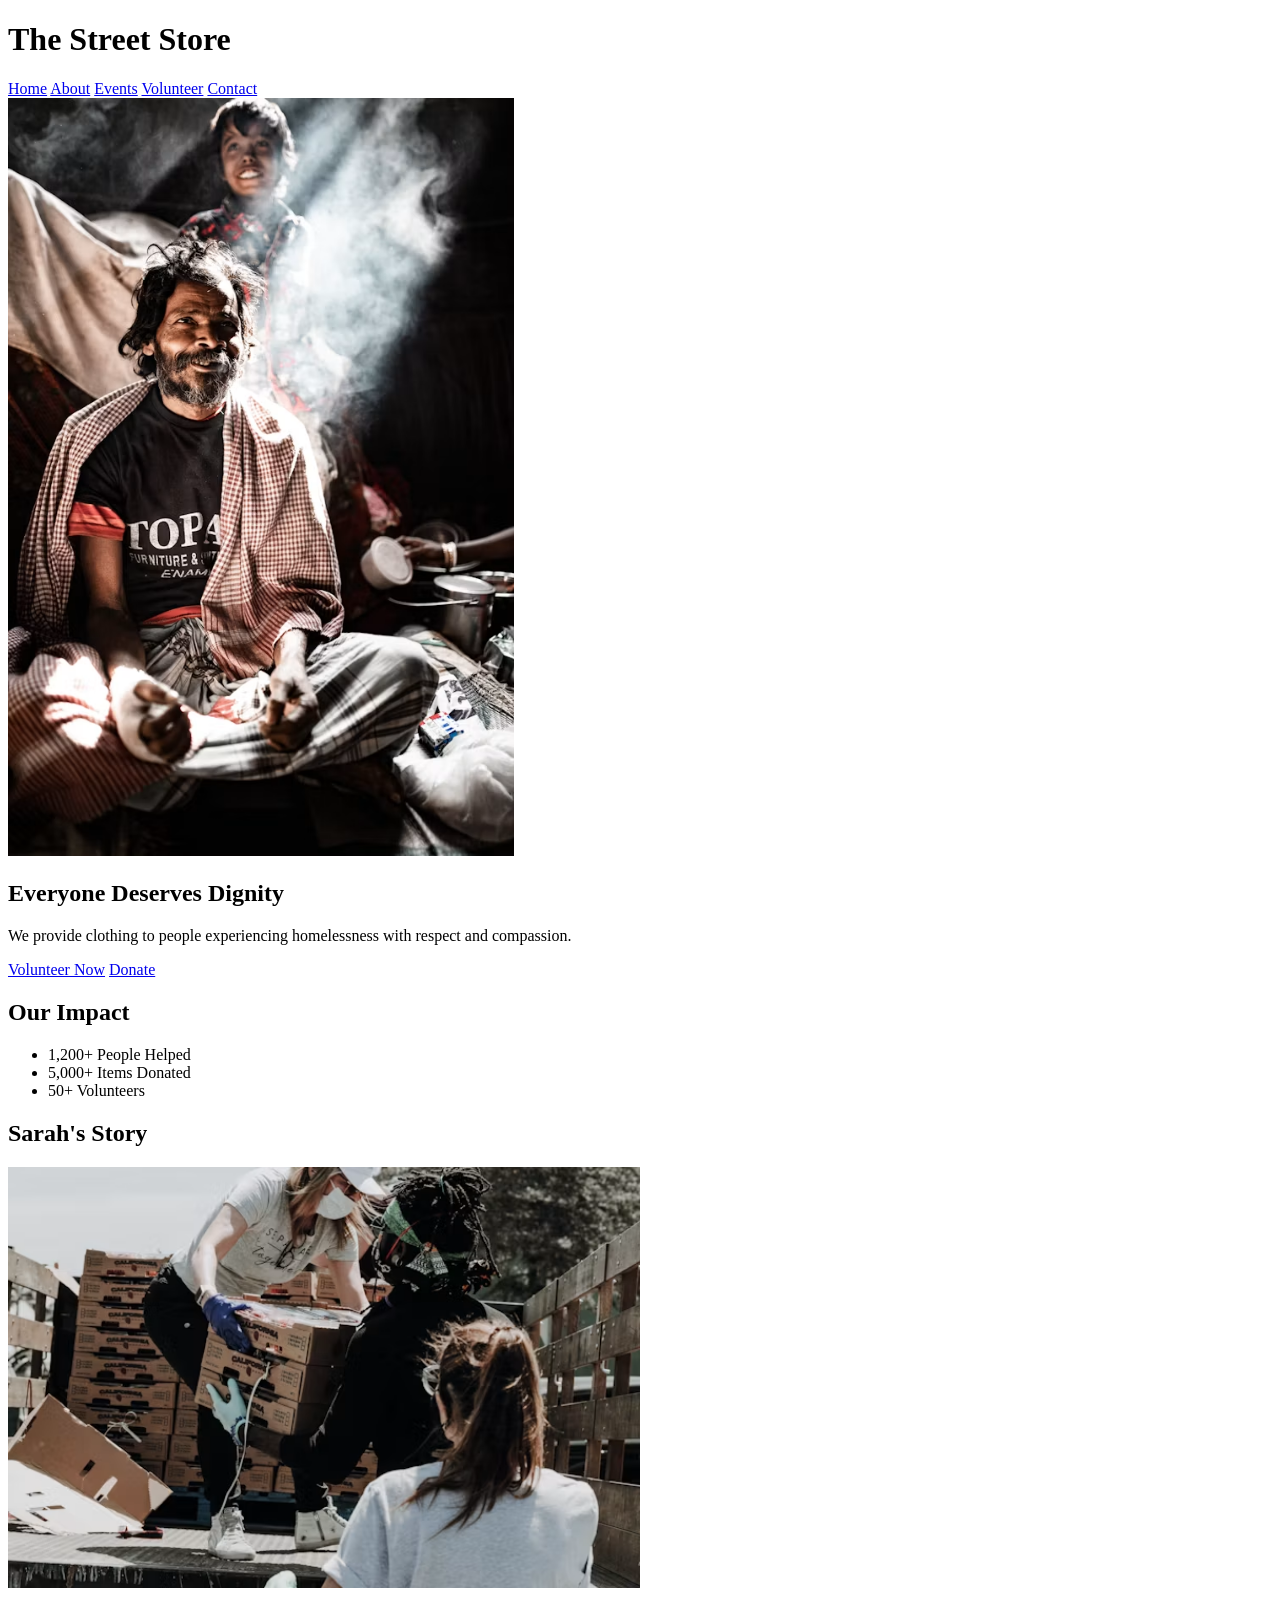
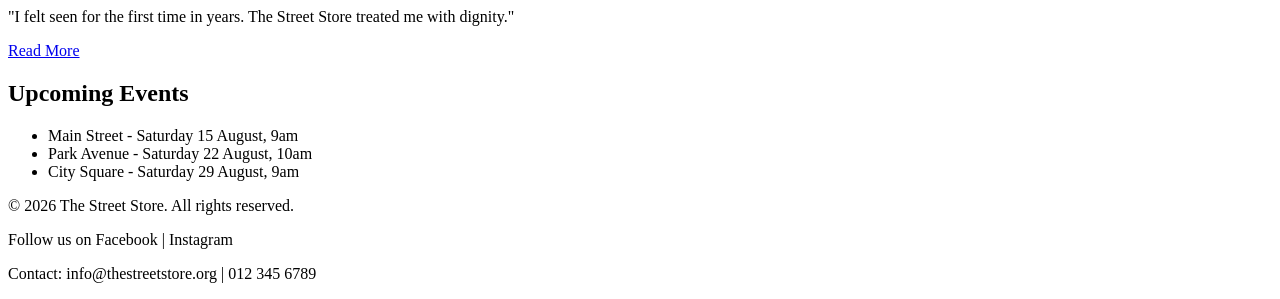
==== the street store/index.html @ 60e5f22a "initial commit" ====
<!DOCTYPE html>
<html lang="en">
<head>
    <meta charset="UTF-8">
    <meta name="viewport" content="width=device-width, initial-scale=1.0">
    <title>The Street Store - Home</title>
</head>
<body>
    <header>
         <h1>The Street Store</h1>
        <nav>
            <a href="index.html">Home</a>
            <a href="about us.html">About</a>
            <a href="services.html">Events</a>
            <a href="enquiry.html">Volunteer</a>
            <a href="contact.html">Contact</a>
    </header>
    <main>
        <section>
            <img src="hero.jpg" alt="Person smiling in new clothes" width="40%">
            <h1>Everyone Deserves Dignity</h1>
            <p>We provide clothing to people experiencing homelessness with respect and compassion.</p>
            <a href="enquiry.html">Volunteer Now</a>
            <a href="contact.html">Donate</a>
        </section>

        <section>
             <h2>Our Impact</h2>
            <ul>
                <li>1,200+ People Helped</li>
                <li>5,000+ Items Donated</li>
                <li>50+ Volunteers</li>
            </ul>
        </section>

         <section>
            <h2>Sarah's Story</h2>
            <img src="story.jpg" alt="Sarah wearing her new clothes" width="50%">
            <p>"I felt seen for the first time in years. The Street Store treated me with dignity."</p>
            <a href="about us.html">Read More</a>
        </section>

         <section>
            <h2>Upcoming Events</h2>
            <ul>
                <li> Main Street - Saturday 15 August, 9am</li>
                <li> Park Avenue - Saturday 22 August, 10am</li>
                <li> City Square - Saturday 29 August, 9am</li>
            </ul>
        </section>

    </main>
    <footer>
        <p>&copy; 2026 The Street Store. All rights reserved.</p>
        <p>Follow us on Facebook | Instagram</p>
        <p>Contact: info@thestreetstore.org | 012 345 6789</p>
    </footer>

    
</body>
</html>
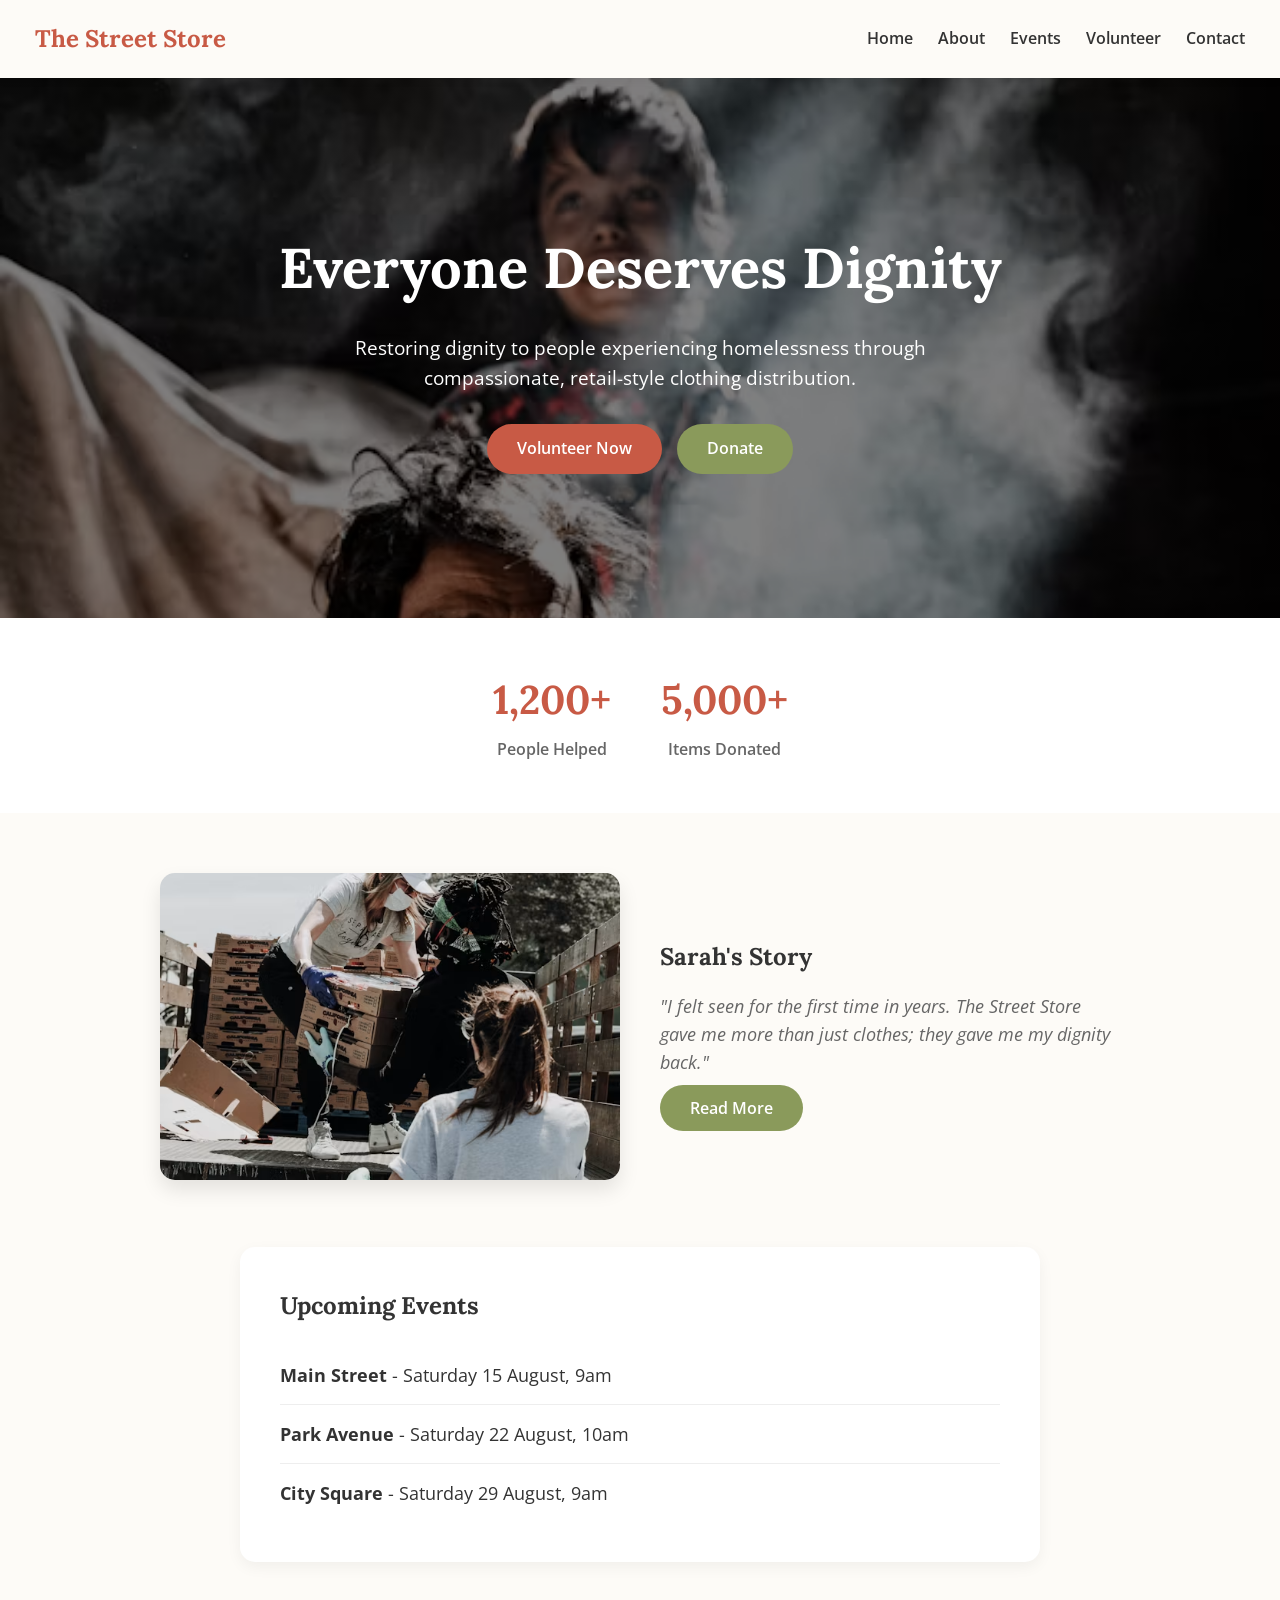
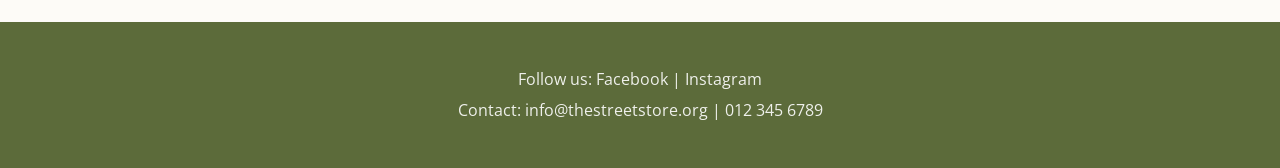
==== commit 4bb8a8d6: "Added README and final CSS files" ====
--- a/the street store/index.html
+++ b/the street store/index.html
@@ -3,59 +3,70 @@
 <head>
     <meta charset="UTF-8">
     <meta name="viewport" content="width=device-width, initial-scale=1.0">
-    <title>The Street Store - Home</title>
+    <title>The Street Store | Everyone Deserves Dignity</title>
+    <link rel="stylesheet" href="styles.css">
+
 </head>
 <body>
-    <header>
-         <h1>The Street Store</h1>
-        <nav>
-            <a href="index.html">Home</a>
-            <a href="about us.html">About</a>
-            <a href="services.html">Events</a>
-            <a href="enquiry.html">Volunteer</a>
-            <a href="contact.html">Contact</a>
+    
+    <nav>
+
+        <div class="logo">The Street Store</div>
+        <ul>
+            <li><a href="index.html">Home</a></li>
+            <li><a href="about us.html">About</a></li>
+            <li><a href="services.html">Events</a></li>
+            <li><a href="enquiry.html">Volunteer</a></li>
+            <li><a href="contact.html">Contact</a></li>
+        </ul>
+    </nav>
+
+    <header class="hero">
+        <div class="hero-content">
+            <h1>Everyone Deserves Dignity</h1>
+            <p>Restoring dignity to people experiencing homelessness through compassionate, retail-style clothing distribution.</p>
+            <div class="hero-buttons">
+                <a href="enquiry.html" class="btn btn-primary">Volunteer Now</a>
+                <a href="contact.html" class="btn btn-secondary">Donate</a>
+            </div>
+        </div>
     </header>
-    <main>
-        <section>
-            <img src="hero.jpg" alt="Person smiling in new clothes" width="40%">
-            <h1>Everyone Deserves Dignity</h1>
-            <p>We provide clothing to people experiencing homelessness with respect and compassion.</p>
-            <a href="enquiry.html">Volunteer Now</a>
-            <a href="contact.html">Donate</a>
-        </section>
 
-        <section>
-             <h2>Our Impact</h2>
-            <ul>
-                <li>1,200+ People Helped</li>
-                <li>5,000+ Items Donated</li>
-                <li>50+ Volunteers</li>
-            </ul>
-        </section>
+    <section class="stats">
+        <div class="stat-item">
+            <h3>1,200+</h3>
+            <p>People Helped</p>
+        </div>
+        <div class="stat-item">
+            <h3>5,000+</h3>
+            <p>Items Donated</p>
+        </div>
+    </section>
 
-         <section>
+ <section class="story">
+        <div class="story-image">
+            <img src="story.jpg" alt="Sarah smiling wearing her new clothes">
+        </div>
+        <div class="story-text">
             <h2>Sarah's Story</h2>
-            <img src="story.jpg" alt="Sarah wearing her new clothes" width="50%">
-            <p>"I felt seen for the first time in years. The Street Store treated me with dignity."</p>
-            <a href="about us.html">Read More</a>
-        </section>
+            <p>"I felt seen for the first time in years. The Street Store gave me more than just clothes; they gave me my dignity back."</p>
+            <a href="about us.html" class="btn btn-secondary">Read More</a>
+        </div>
+    </section>
 
-         <section>
-            <h2>Upcoming Events</h2>
-            <ul>
-                <li> Main Street - Saturday 15 August, 9am</li>
-                <li> Park Avenue - Saturday 22 August, 10am</li>
-                <li> City Square - Saturday 29 August, 9am</li>
-            </ul>
-        </section>
-
-    </main>
-    <footer>
-        <p>&copy; 2026 The Street Store. All rights reserved.</p>
-        <p>Follow us on Facebook | Instagram</p>
+    <section class="events">
+        <h2>Upcoming Events</h2>
+        <ul>
+            <li><strong>Main Street</strong> - Saturday 15 August, 9am</li>
+            <li><strong>Park Avenue</strong> - Saturday 22 August, 10am</li>
+            <li><strong>City Square</strong> - Saturday 29 August, 9am</li>
+        </ul>
+    </section>
+    
+      <footer>
+        <p>Follow us: Facebook | Instagram</p>
         <p>Contact: info@thestreetstore.org | 012 345 6789</p>
     </footer>
 
-    
 </body>
 </html>
--- a/the street store/styles.css
+++ b/the street store/styles.css
@@ -0,0 +1,247 @@
+@import url('https://fonts.googleapis.com/css2?family=Lora:wght@500;700&family=Open+Sans:wght@400;600&display=swap');
+
+:root {
+    --terracotta: #C85A45;
+    --cream: #FDFBF7;
+    --sage: #8A9A5B;
+    --dark-sage: #5C6B3A;
+    --text-dark: #333333;
+    --text-light: #666666;
+    --font-heading: 'Lora', serif;
+    --font-body: 'Open Sans', sans-serif;
+}
+
+* {
+    margin: 0;
+    padding: 0;
+    box-sizing: border-box;
+}
+
+body {
+    font-family: var(--font-body);
+    line-height: 1.6;
+    background-color: var(--cream);
+    color: var(--text-dark);
+}
+
+h1, h2, h3 {
+    font-family: var(--font-heading);
+    color: var(--text-dark);
+    margin-bottom: 15px;
+}
+
+nav {
+    background-color: var(--cream);
+    padding: 20px 35px;
+    display: flex;
+    justify-content: space-between;
+    align-items: center;
+    box-shadow: 0 2px 10px rgba(0,0,0,0.05);
+    position: sticky;
+    top: 0;
+    z-index: 1000;
+}
+
+.logo {
+    font-family: var(--font-heading);
+    font-size: 1.5rem;
+    font-weight: 700;
+    color: var(--terracotta);
+}
+
+nav ul {
+    list-style: none;
+    display: flex;
+    gap: 25px;
+}
+
+nav a {
+    text-decoration: none;
+    color: var(--text-dark);
+    font-weight: 600;
+    transition: color 0.3s ease;
+}
+
+nav a:hover {
+    color: var(--terracotta);
+}
+
+.hero {
+    background: linear-gradient(rgba(0,0,0,0.5), rgba(0,0,0,0.5)), url('hero.jpg') no-repeat center top/cover;
+    min-height: 60vh;
+    padding: 100px 20px;
+    display: flex;
+    justify-content: center;
+    align-items: center;
+    text-align: center;
+    color: white;
+    padding: 0 20px;
+}
+
+.hero-content h1 {
+    color: white;
+    font-size: 3.5rem;
+    margin-bottom: 20px;
+}
+
+.hero-content p {
+    font-size: 1.2rem;
+    max-width: 600px;
+    margin: 0 auto 30px auto;
+}
+
+.hero-buttons {
+    display: flex;
+    gap: 15px;
+    justify-content: center;
+}
+
+.btn {
+    padding: 12px 30px;
+    border-radius: 50px;
+    text-decoration: none;
+    font-weight: 600;
+    transition: all 0.3s ease;
+}
+
+.btn-primary {
+    background-color: var(--terracotta);
+    color: white;
+}
+
+.btn-primary:hover {
+    background-color: #A04030;
+}
+
+.btn-secondary {
+    background-color: var(--sage);
+    color: white;
+}
+
+.btn-secondary:hover {
+    background-color: var(--dark-sage);
+}
+
+.stats {
+    display: flex;
+    justify-content: center;
+    gap: 50px;
+    padding: 50px 20px;
+    background-color: white;
+    text-align: center;
+}
+
+.stat-item h3 {
+    font-size: 2.5rem;
+    color: var(--terracotta);
+    margin-bottom: 5px;
+}
+
+.stat-item p {
+    font-weight: 600;
+    color: var(--text-light);
+}
+
+.story {
+    display: flex;
+    align-items: center;
+    gap: 40px;
+    max-width: 1000px;
+    margin: 60px auto;
+    padding: 0 20px;
+}
+
+.story-image {
+    flex: 1;
+}
+
+.story-image img {
+    width: 100%;
+    border-radius: 15px;
+    box-shadow: 0 10px 20px rgba(0,0,0,0.1);
+}
+
+.story-text {
+    flex: 1;
+}
+
+.story-text p {
+    font-size: 1.1rem;
+    font-style: italic;
+    color: var(--text-light);
+    margin-bottom: 20px;
+}
+
+.events {
+    max-width: 800px;
+    margin: 0 auto 60px auto;
+    padding: 40px;
+    background-color: white;
+    border-radius: 15px;
+    box-shadow: 0 5px 15px rgba(0,0,0,0.05);
+}
+
+.events ul {
+    list-style: none;
+    margin-top: 20px;
+}
+
+.events li {
+    padding: 15px 0;
+    border-bottom: 1px solid #eee;
+    font-size: 1.1rem;
+}
+
+.events li:last-child {
+    border-bottom: none;
+}
+
+footer {
+    background-color: var(--dark-sage);
+    color: white;
+    text-align: center;
+    padding: 40px 20px;
+}
+
+footer p {
+    margin: 5px 0;
+    opacity: 0.9;
+}
+
+@media (max-width: 768px) {
+    nav {
+        flex-direction: column;
+        padding: 15px;
+        gap: 15px;
+    }
+    
+    nav ul {
+        flex-direction: column;
+        align-items: center;
+        gap: 10px;
+    }
+
+    .hero-content h1 {
+        font-size: 2.2rem;
+    }
+    
+    .hero-buttons {
+        flex-direction: column;
+        gap: 10px;
+    }
+
+    .stats {
+        flex-direction: column;
+        gap: 30px;
+    }
+
+    .story {
+        flex-direction: column;
+        text-align: center;
+    }
+
+    .events {
+        margin: 0 15px 40px 15px;
+        padding: 20px;
+    }
+}
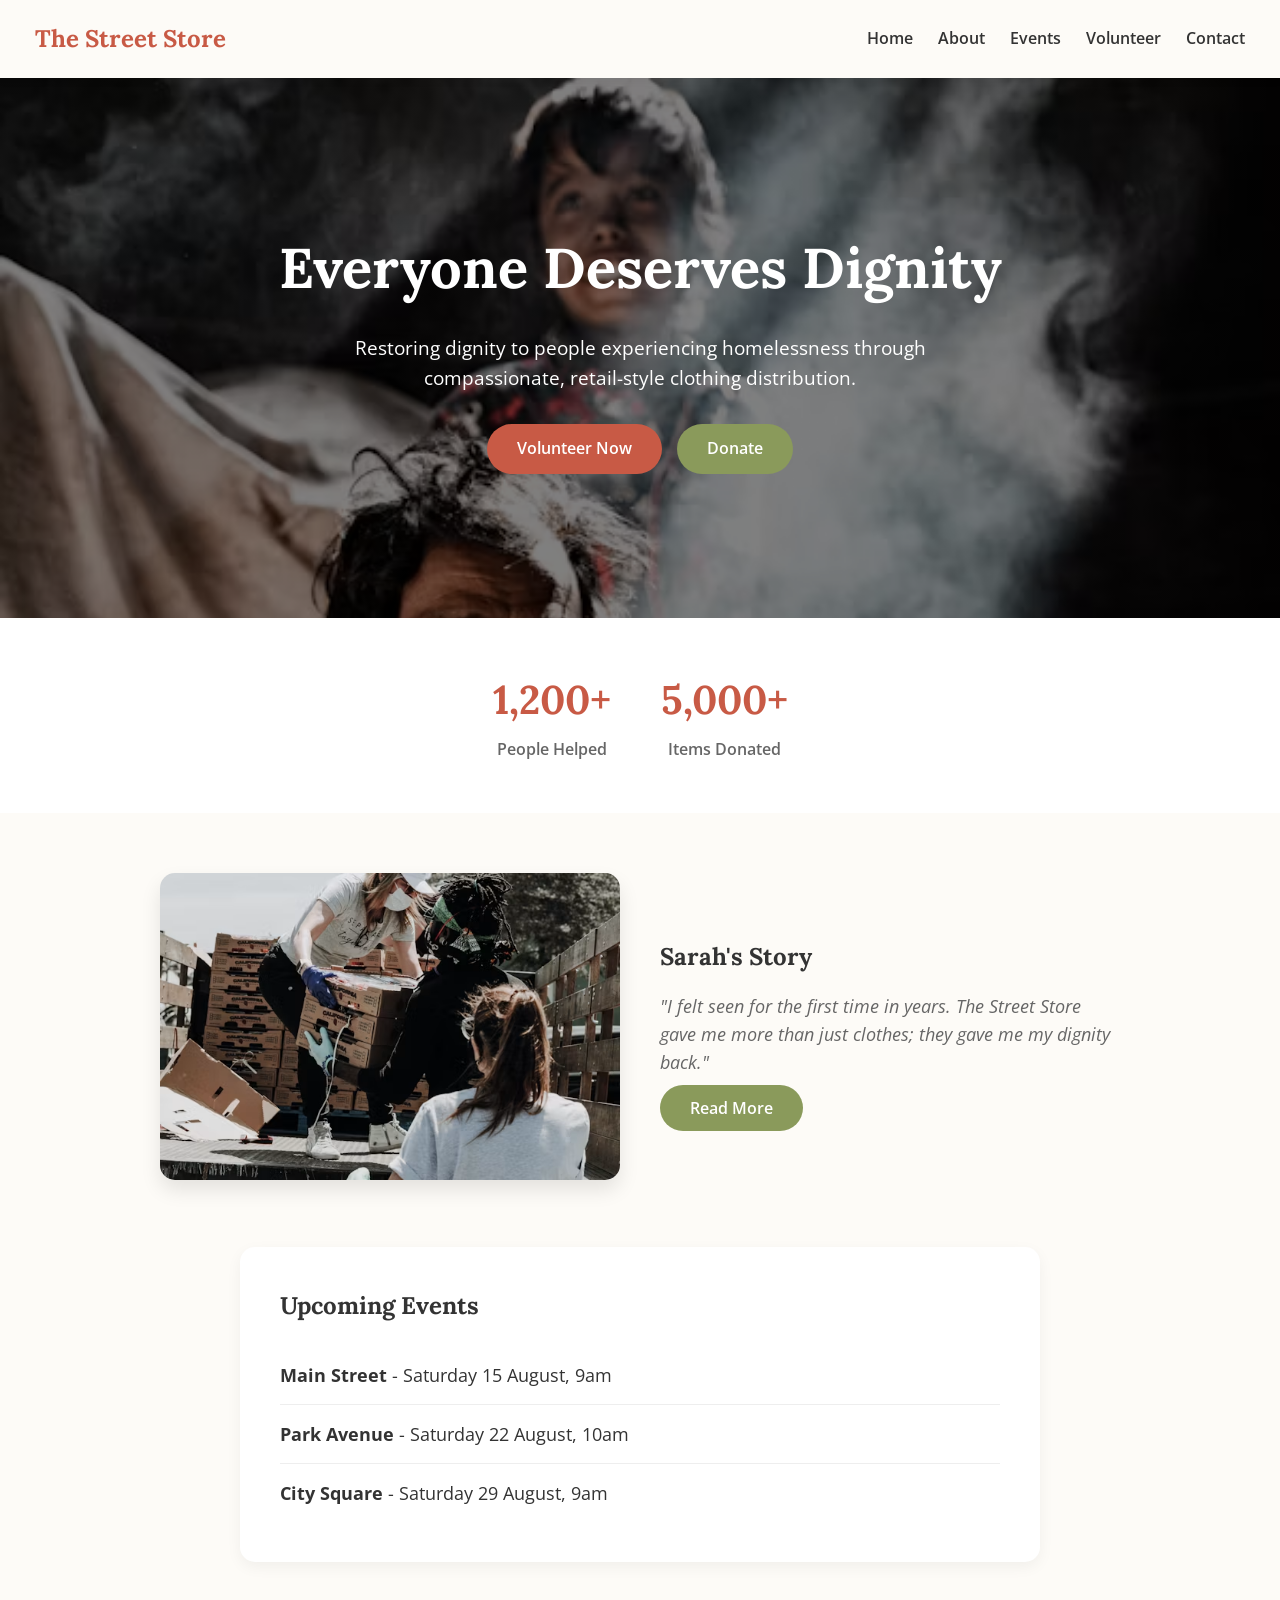
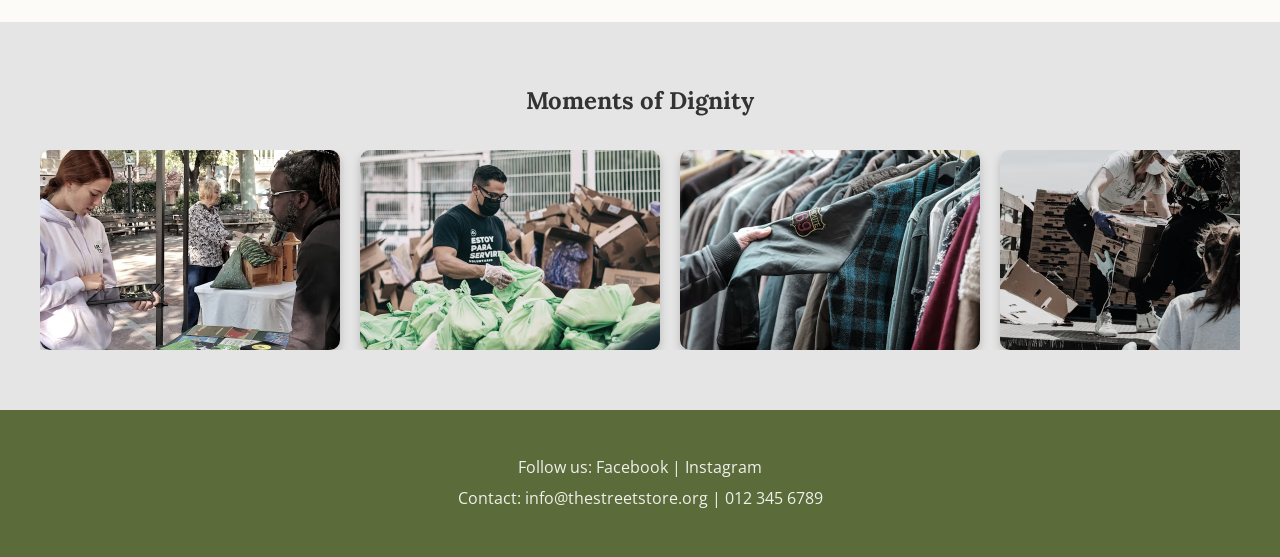
==== commit b587bdf4: "Part 3: Completed JavaScript form validation for voluteer and contract forms" ====
--- a/the street store/index.html
+++ b/the street store/index.html
@@ -4,6 +4,9 @@
     <meta charset="UTF-8">
     <meta name="viewport" content="width=device-width, initial-scale=1.0">
     <title>The Street Store | Everyone Deserves Dignity</title>
+    <meta name="description" content="The Street Store is a non-profit organization in Johannesburg restoring dignity to people experiencing homelessness through compassionate clothing distribution.">
+    <meta name="keywords" content="homeless charity Johannesburg, clothing donations, volunteer Johannesburg, The Street Store, non-profit">
+    <meta name="author" content="Mmoya Masipa">
     <link rel="stylesheet" href="styles.css">
 
 </head>
@@ -12,7 +15,14 @@
     <nav>
 
         <div class="logo">The Street Store</div>
-        <ul>
+
+        <div class="menu-toggle" id="mobile-menu">
+            <span class="bar"></span>
+            <span class="bar"></span>
+            <span class="bar"></span>
+        </div>
+
+        <ul class="nav-links"> 
             <li><a href="index.html">Home</a></li>
             <li><a href="about us.html">About</a></li>
             <li><a href="services.html">Events</a></li>
@@ -62,11 +72,25 @@
             <li><strong>City Square</strong> - Saturday 29 August, 9am</li>
         </ul>
     </section>
+
+<section class="gallery-section">
+    <h2>Moments of Dignity</h2>
+    <div class="gallery-container">
+        <div class="gallery-track">
+            <img src="event.jpg" alt="Volunteers at an event">
+            <img src="helping.jpg" alt="Volunteers helping">
+            <img src="clothing.jpg" alt="Clothing racks">
+            <img src="story.jpg" alt="Sarah's story">
+            <img src="about.jpg" alt="Volunteers at The Street Store">
+        </div>
+    </div>
+</section>
     
       <footer>
         <p>Follow us: Facebook | Instagram</p>
         <p>Contact: info@thestreetstore.org | 012 345 6789</p>
     </footer>
 
+    <script src="../js/script.js"></script>
 </body>
 </html>
--- a/the street store/styles.css
+++ b/the street store/styles.css
@@ -41,6 +41,9 @@
     top: 0;
     z-index: 1000;
 }
+.menu-toggle { 
+    display: none;
+}
 
 .logo {
     font-family: var(--font-heading);
@@ -76,6 +79,7 @@
     text-align: center;
     color: white;
     padding: 0 20px;
+        transition: background-image 1s ease-in-out;
 }
 
 .hero-content h1 {
@@ -209,17 +213,37 @@
 }
 
 @media (max-width: 768px) {
-    nav {
-        flex-direction: column;
-        padding: 15px;
-        gap: 15px;
-    }
-    
-    nav ul {
-        flex-direction: column;
-        align-items: center;
-        gap: 10px;
-    }
+
+   .menu-toggle {
+    display: flex;
+    flex-direction: column;
+    gap: 5px;
+    cursor: pointer;
+    background: transparent;
+    border: none;
+    padding: 8px;
+    z-index: 1001;
+   }
+
+   .bar {
+    width: 25px;
+    height: 3px;
+    background-color: var(--text-dark);
+    transition: 0.3s;
+   }
+
+   nav .nav-links {
+    display: none;
+    width: 100%;
+    flex-direction: column;
+    align-items: center;
+    padding-top: 20px;
+    gap: 15px;
+   }
+
+   nav .nav-links.active {
+    display: flex;
+   }
 
     .hero-content h1 {
         font-size: 2.2rem;
@@ -244,4 +268,47 @@
         margin: 0 15px 40px 15px;
         padding: 20px;
     }
+}
+
+.gallery-section {
+    padding: 60px 20px;
+    background-color: #e5e5e5; 
+    text-align: center;
+    overflow: hidden; 
+}
+
+.gallery-section h2 {
+    margin-bottom: 30px;
+    color: var(--text-dark);
+}
+
+.gallery-container {
+    width: 100%;
+    max-width: 1200px;
+    margin: 0 auto;
+    overflow: hidden;
+    position: relative;
+}
+
+.gallery-track {
+    display: flex;
+    gap: 20px;
+    transition: transform 0.5s ease-in-out;
+    width: max-content;
+}
+
+.gallery-track img {
+    width: 300px; 
+    height: 200px;
+    object-fit: cover;
+    border-radius: 10px;
+    box-shadow: 0 4px 10px rgba(0,0,0,0.2);
+    filter: grayscale(40%); 
+    transition: filter 0.3s ease;
+    cursor: pointer;
+}
+
+.gallery-track img:hover {
+    filter: grayscale(0%); 
+    transform: scale(1.05);
 }
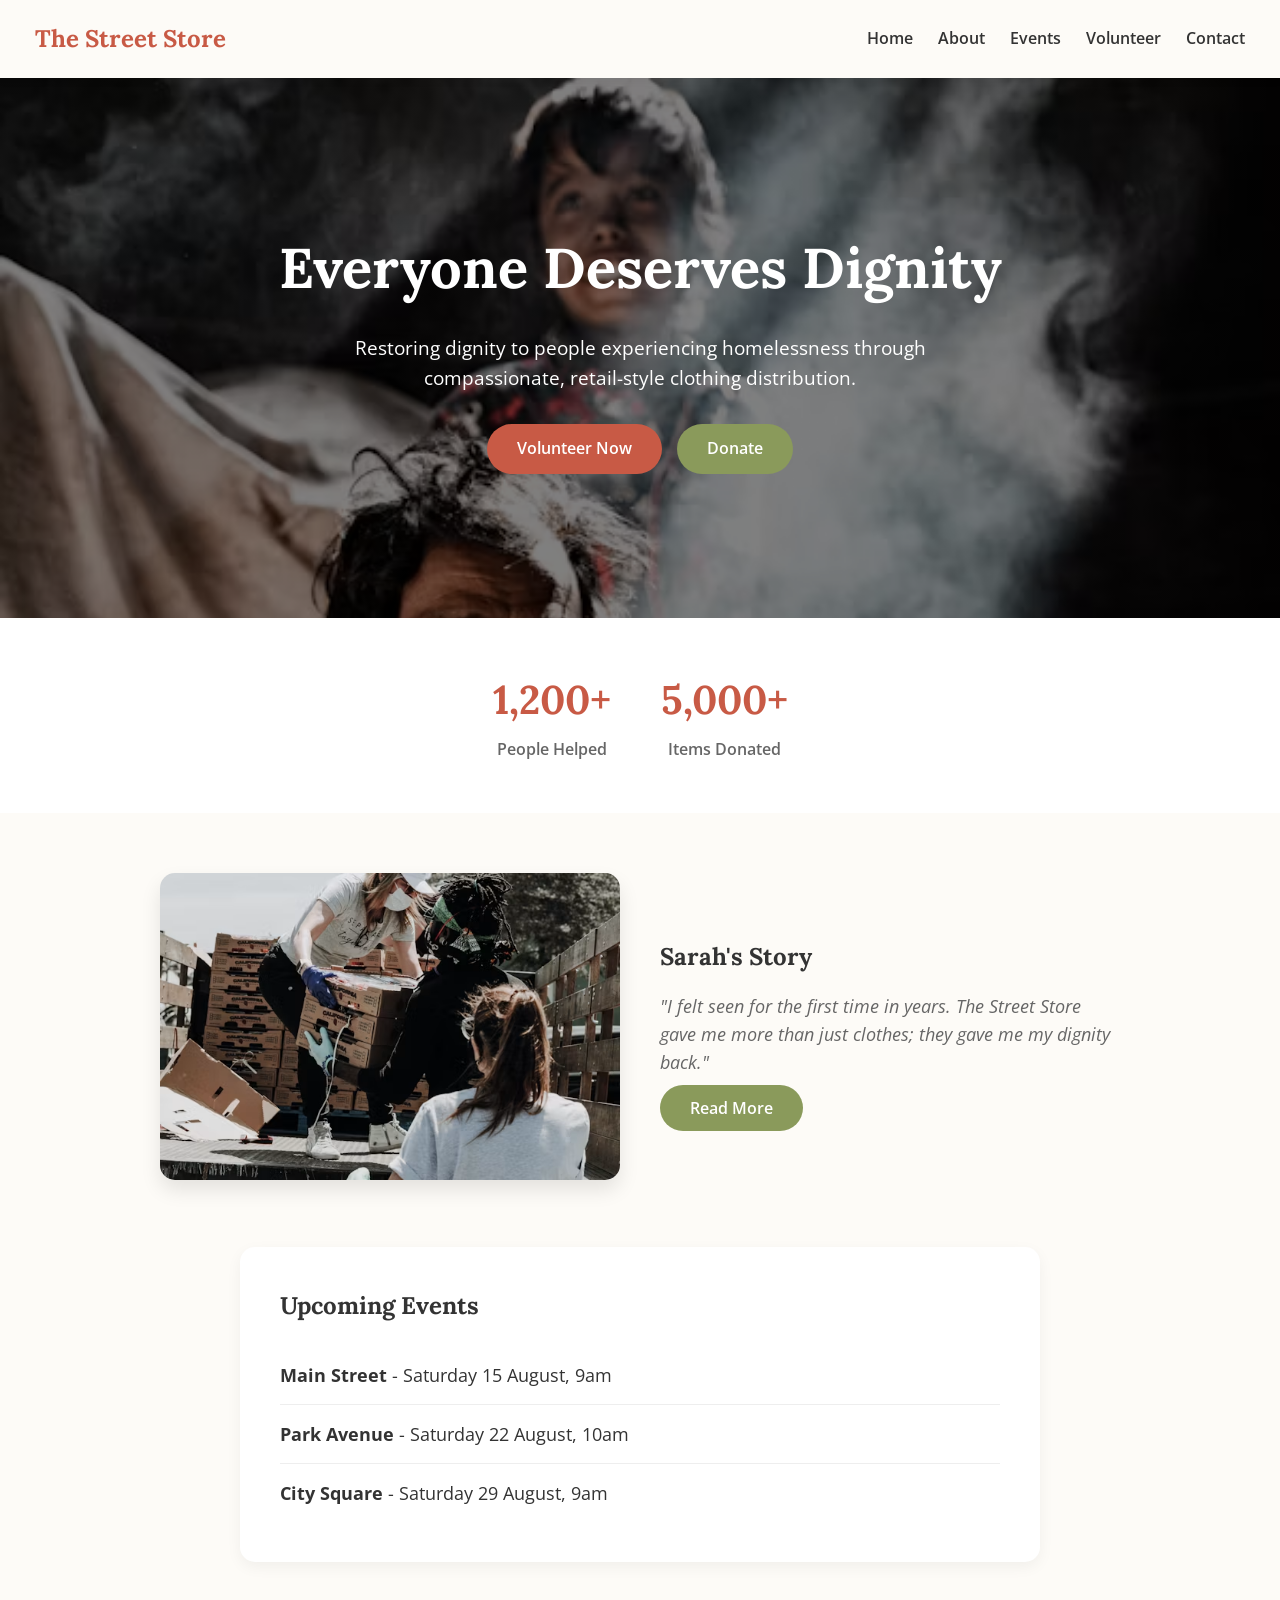
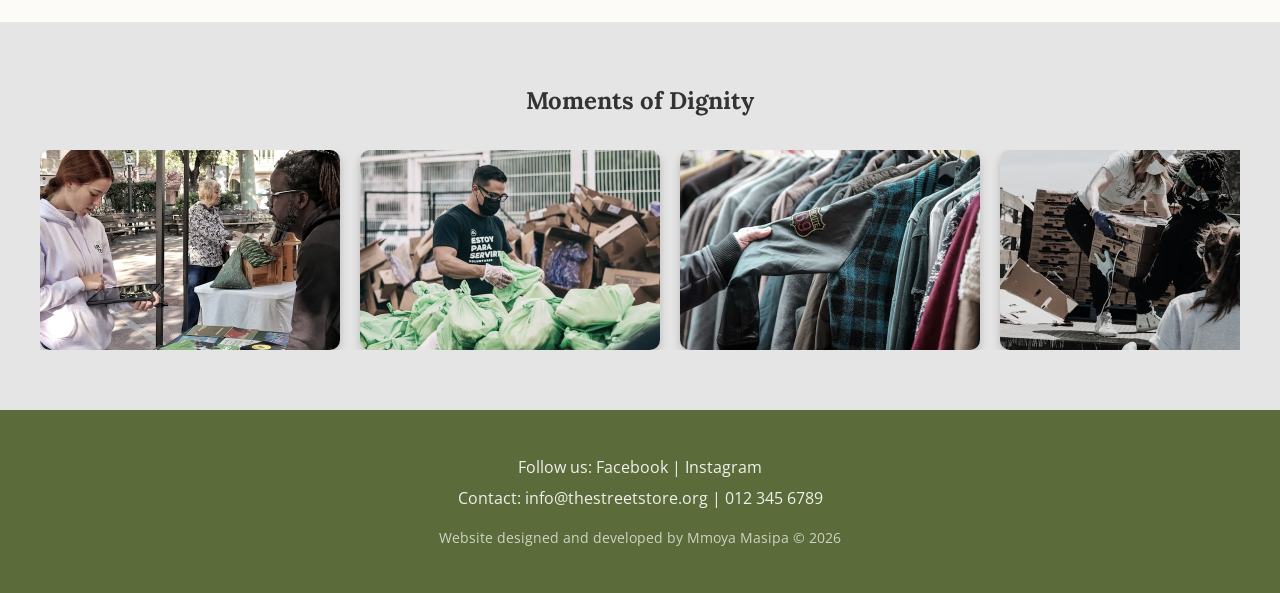
==== commit 7d5bfe23: "Part 3: Added student author credit to footer on all pages" ====
--- a/the street store/index.html
+++ b/the street store/index.html
@@ -89,6 +89,7 @@
       <footer>
         <p>Follow us: Facebook | Instagram</p>
         <p>Contact: info@thestreetstore.org | 012 345 6789</p>
+        <p style="font-size: 0.85rem; opacity: 0.7; margin-top: 15px;">Website designed and developed by Mmoya Masipa &copy; 2026</p>
     </footer>
 
     <script src="../js/script.js"></script>
